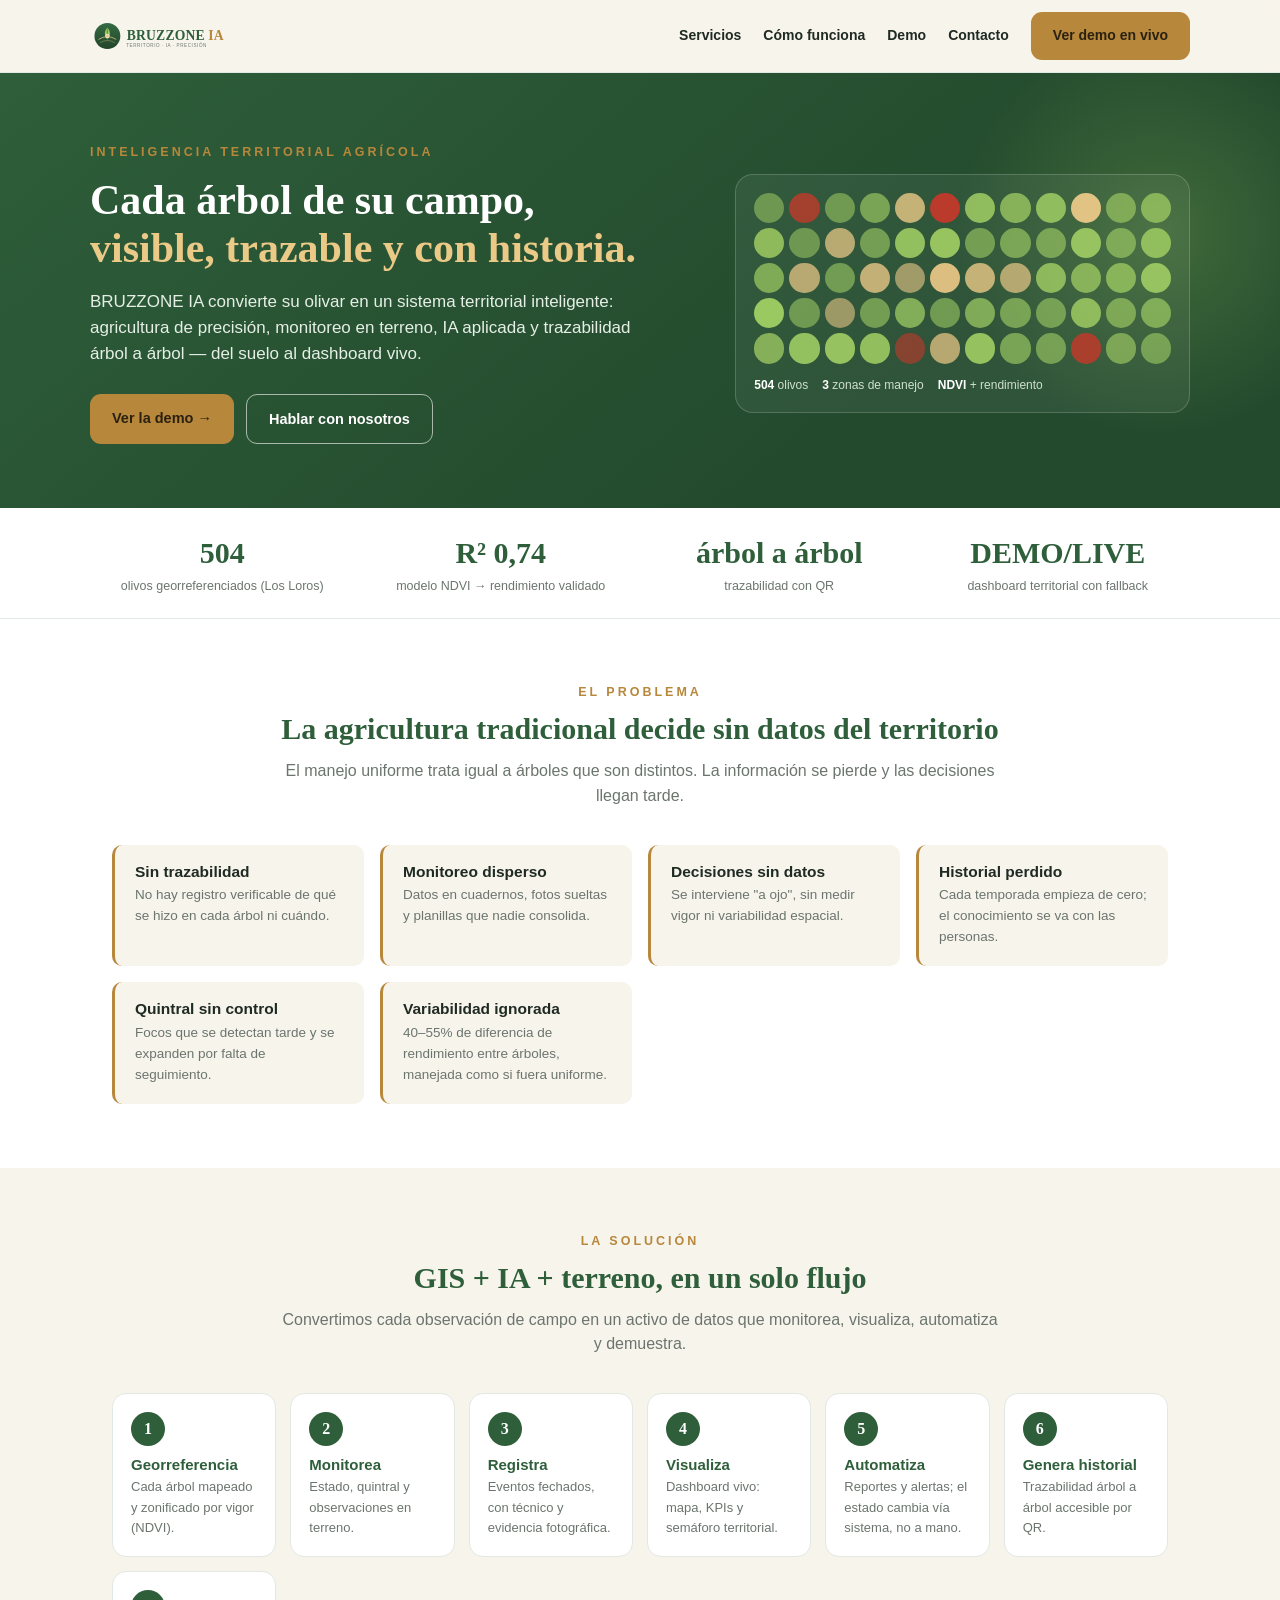
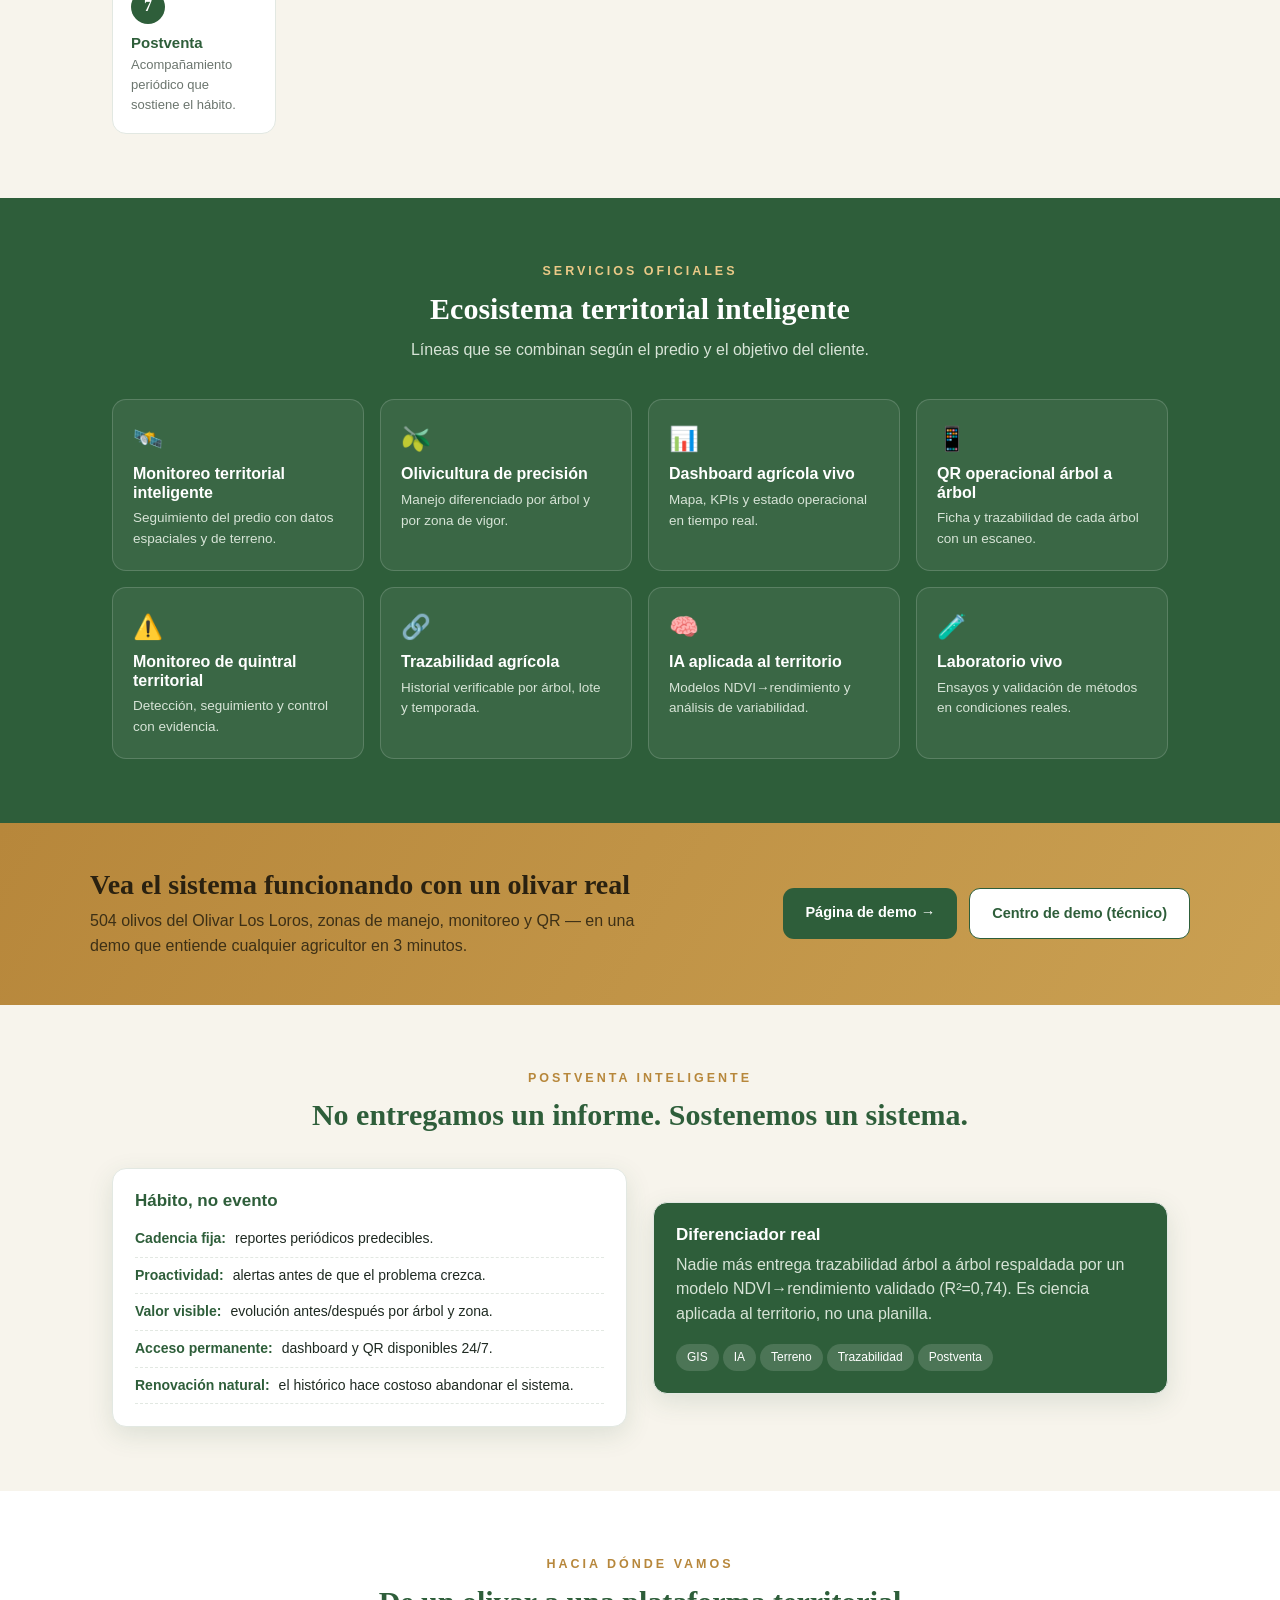
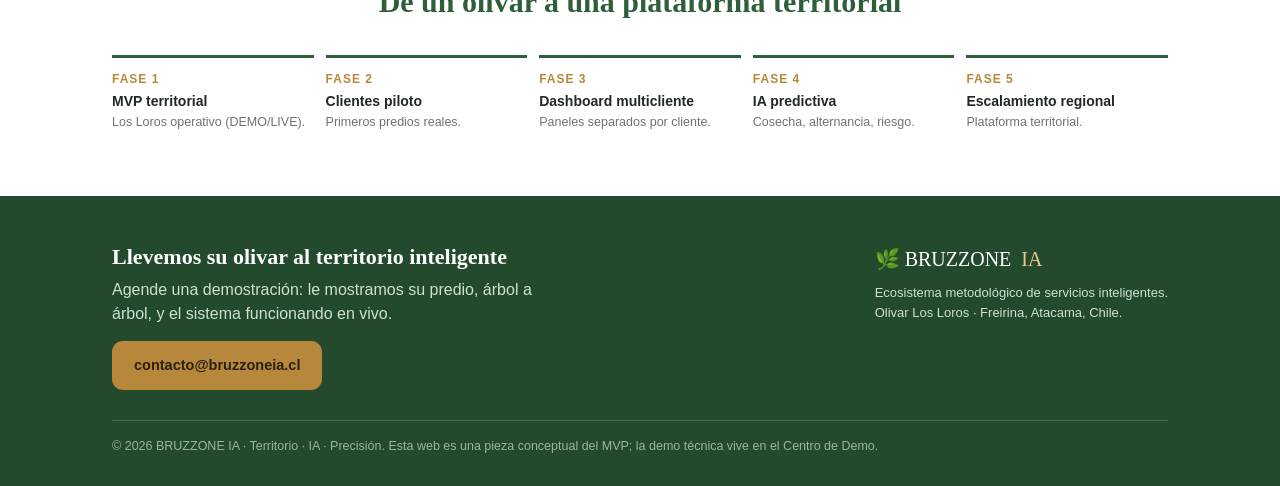
==== 16_DESARROLLO/web/index.html @ b0a90990 "Primer commit BRUZZONE IA MVP" ====
<!DOCTYPE html>
<html lang="es">
<head>
<meta charset="utf-8"/>
<meta name="viewport" content="width=device-width, initial-scale=1.0"/>
<title>BRUZZONE IA — Inteligencia territorial para olivares de precisión</title>
<link rel="icon" href="favicon.ico" sizes="any"/>
<link rel="icon" type="image/svg+xml" href="isotipo.svg"/>
<link rel="apple-touch-icon" href="apple-touch-icon.png"/>
<meta name="theme-color" content="#2E5E3A"/>
<link rel="stylesheet" href="bruzzone-ds.css"/>
<meta name="description" content="Trazabilidad árbol a árbol, monitoreo territorial e IA aplicada para olivicultura de precisión. Del terreno al dashboard vivo."/>
<style>
:root{
  --green:#2E5E3A;--green-d:#234A2D;--leaf:#9CC962;--gold:#B7873B;--gold-l:#EBC987;
  --cream:#F7F4EC;--bg:#F5F8F5;--ink:#1f2a22;--grey:#6b756e;--line:#e2e8e2;--white:#fff;
  --serif:Georgia,"Times New Roman",serif;--sans:-apple-system,"Segoe UI",Roboto,Arial,sans-serif;
  --maxw:1100px;--radius:14px;--shadow:0 8px 26px rgba(46,94,58,.13);
}
*{box-sizing:border-box;margin:0;padding:0;}
html{scroll-behavior:smooth;}
body{font-family:var(--sans);color:var(--ink);background:var(--cream);line-height:1.55;}
a{color:inherit;text-decoration:none;}
.wrap{max-width:var(--maxw);margin:0 auto;padding:0 22px;}
h1,h2,h3{font-family:var(--serif);color:var(--green);line-height:1.15;}
.eyebrow{font-size:12.5px;letter-spacing:3px;text-transform:uppercase;color:var(--gold);font-weight:700;}
.btn{display:inline-block;padding:13px 22px;border-radius:11px;font-weight:700;font-size:14.5px;cursor:pointer;transition:.15s;}
.btn.p{background:var(--gold);color:#2a2110;} .btn.p:hover{background:var(--gold-l);}
.btn.g{background:var(--green);color:#fff;} .btn.g:hover{background:var(--green-d);}
.btn.o{background:transparent;color:#fff;border:1.5px solid rgba(255,255,255,.6);} .btn.o:hover{border-color:#fff;}
.btn.ghost{background:#fff;color:var(--green);border:1.5px solid var(--green);} .btn.ghost:hover{background:var(--green-soft,#eef4ee);}

/* NAV */
nav{position:sticky;top:0;z-index:50;background:rgba(247,244,236,.92);backdrop-filter:blur(8px);border-bottom:1px solid var(--line);}
nav .row{display:flex;align-items:center;gap:18px;padding:12px 0;}
nav .logo{display:flex;align-items:center;gap:10px;font-family:var(--serif);font-weight:700;font-size:20px;color:var(--green);}
nav .logo .ia{color:var(--gold);}
nav .links{margin-left:auto;display:flex;gap:22px;align-items:center;}
nav .links a{font-size:14px;color:var(--ink);font-weight:600;}
nav .links a:hover{color:var(--green);}
@media(max-width:760px){nav .links a:not(.btn){display:none;}}

/* HERO */
.hero{background:linear-gradient(140deg,var(--green) 0%,var(--green-d) 70%);color:#fff;position:relative;overflow:hidden;}
.hero::after{content:"";position:absolute;right:-120px;top:-80px;width:480px;height:480px;border-radius:50%;
  background:radial-gradient(circle,rgba(155,201,98,.25),transparent 60%);}
.hero .row{display:grid;grid-template-columns:1.15fr .85fr;gap:30px;align-items:center;padding:70px 0 64px;position:relative;z-index:2;}
.hero h1{color:#fff;font-size:42px;margin:14px 0 16px;}
.hero h1 span{color:var(--gold-l);}
.hero p{font-size:17px;color:#e6efe6;max-width:560px;}
.hero .cta{margin-top:26px;display:flex;gap:12px;flex-wrap:wrap;}
.hero .vis{background:rgba(255,255,255,.06);border:1px solid rgba(255,255,255,.18);border-radius:18px;padding:18px;}
.hero .vis .mapgrid{display:grid;grid-template-columns:repeat(12,1fr);gap:5px;}
.hero .vis .dot{width:100%;aspect-ratio:1;border-radius:50%;}
.hero .vis .cap{margin-top:12px;font-size:12px;color:#cfe0cf;display:flex;gap:14px;flex-wrap:wrap;}
.hero .vis .cap b{color:#fff;}
@media(max-width:840px){.hero .row{grid-template-columns:1fr;}.hero h1{font-size:34px;}}

/* KPI STRIP */
.kpis{background:var(--white);border-bottom:1px solid var(--line);}
.kpis .row{display:flex;flex-wrap:wrap;gap:14px;justify-content:space-between;padding:22px 0;}
.kpis .k{flex:1;min-width:150px;text-align:center;}
.kpis .k .v{font-family:var(--serif);font-size:30px;color:var(--green);font-weight:700;}
.kpis .k .l{font-size:12.5px;color:var(--grey);}

/* SECTIONS */
section.block{padding:64px 0;}
.center{text-align:center;max-width:720px;margin:0 auto 36px;}
.center h2{font-size:30px;margin:10px 0 12px;}
.center p{color:var(--grey);font-size:16px;}

/* PROBLEM */
.prob{background:var(--white);}
.prob .grid{display:grid;grid-template-columns:repeat(auto-fit,minmax(230px,1fr));gap:16px;}
.prob .item{padding:18px 20px;border-left:3px solid var(--gold);background:var(--cream);border-radius:10px;}
.prob .item h3{font-family:var(--sans);font-size:15.5px;color:var(--ink);margin-bottom:5px;}
.prob .item p{font-size:13.5px;color:var(--grey);}

/* STEPS */
.steps{display:grid;grid-template-columns:repeat(auto-fit,minmax(150px,1fr));gap:14px;counter-reset:s;}
.step{background:var(--white);border:1px solid var(--line);border-radius:var(--radius);padding:18px;}
.step .n{width:34px;height:34px;border-radius:50%;background:var(--green);color:#fff;display:flex;align-items:center;justify-content:center;font-weight:700;font-family:var(--serif);margin-bottom:10px;}
.step h3{font-family:var(--sans);font-size:15px;color:var(--green);margin-bottom:4px;}
.step p{font-size:13px;color:var(--grey);}

/* SERVICES */
.serv{background:var(--green);color:#fff;}
.serv .center h2{color:#fff;} .serv .center p{color:#d7e4d7;} .serv .eyebrow{color:var(--gold-l);}
.serv .grid{display:grid;grid-template-columns:repeat(auto-fill,minmax(250px,1fr));gap:16px;}
.serv .card{background:rgba(255,255,255,.06);border:1px solid rgba(255,255,255,.16);border-radius:var(--radius);padding:20px;}
.serv .card .ic{font-size:24px;margin-bottom:8px;}
.serv .card h3{color:#fff;font-family:var(--sans);font-size:16px;margin-bottom:6px;}
.serv .card p{color:#d7e4d7;font-size:13.5px;}

/* DEMO BAND */
.demo{background:linear-gradient(120deg,var(--gold) 0%,#caa052 100%);color:#2a2110;}
.demo .row{display:flex;align-items:center;gap:24px;flex-wrap:wrap;justify-content:space-between;padding:46px 0;}
.demo h2{color:#2a2110;font-size:28px;max-width:560px;}
.demo p{color:#3d3016;margin-top:8px;max-width:560px;}
.demo .cta{display:flex;gap:12px;flex-wrap:wrap;}

/* POSTVENTA */
.post .two{display:grid;grid-template-columns:1fr 1fr;gap:26px;align-items:center;}
.post .panel{background:var(--white);border:1px solid var(--line);border-radius:var(--radius);padding:22px;box-shadow:var(--shadow);}
.post ul{list-style:none;margin-top:10px;}
.post li{padding:7px 0;border-bottom:1px dashed var(--line);font-size:14px;display:flex;gap:9px;}
.post li b{color:var(--green);}
@media(max-width:760px){.post .two{grid-template-columns:1fr;}}

/* ROADMAP */
.road{background:var(--white);}
.road .line{display:grid;grid-template-columns:repeat(5,1fr);gap:12px;}
.road .ph{border-top:3px solid var(--green);padding-top:12px;}
.road .ph .t{font-size:12px;color:var(--gold);font-weight:700;letter-spacing:1px;}
.road .ph h3{font-family:var(--sans);font-size:14px;margin:4px 0;color:var(--ink);}
.road .ph p{font-size:12.5px;color:var(--grey);}
@media(max-width:760px){.road .line{grid-template-columns:1fr 1fr;}}

/* CONTACT / FOOTER */
footer{background:var(--green-d);color:#cfe0cf;padding:48px 0 30px;}
footer .top{display:flex;justify-content:space-between;gap:24px;flex-wrap:wrap;}
footer h3{color:#fff;font-family:var(--serif);font-size:22px;}
footer a.btn{margin-top:14px;}
footer .small{margin-top:30px;border-top:1px solid rgba(255,255,255,.15);padding-top:16px;font-size:12.5px;color:#9fb39f;}
.tag{display:inline-block;background:rgba(255,255,255,.14);padding:4px 11px;border-radius:20px;font-size:12px;margin:3px 4px 0 0;}
</style>
</head>
<body>

<!-- NAV -->
<nav><div class="wrap row">
  <a class="logo" href="#top"><img class="bz-brand-logo" src="logo-horizontal.svg" alt="BRUZZONE IA" style="height:40px"/></a>
  <div class="links">
    <a href="#servicios">Servicios</a>
    <a href="#solucion">Cómo funciona</a>
    <a href="demo/index.html">Demo</a>
    <a href="#contacto">Contacto</a>
    <a class="btn p" href="demo/index.html">Ver demo en vivo</a>
  </div>
</div></nav>

<!-- HERO -->
<header class="hero" id="top"><div class="wrap row">
  <div>
    <div class="eyebrow">Inteligencia territorial agrícola</div>
    <h1>Cada árbol de su campo,<br><span>visible, trazable y con historia.</span></h1>
    <p>BRUZZONE IA convierte su olivar en un sistema territorial inteligente: agricultura de precisión, monitoreo en terreno, IA aplicada y trazabilidad árbol a árbol — del suelo al dashboard vivo.</p>
    <div class="cta">
      <a class="btn p" href="demo/index.html">Ver la demo →</a>
      <a class="btn o" href="#contacto">Hablar con nosotros</a>
    </div>
  </div>
  <div class="vis">
    <div class="mapgrid" id="mapgrid"></div>
    <div class="cap"><span><b>504</b> olivos</span><span><b>3</b> zonas de manejo</span><span><b>NDVI</b> + rendimiento</span></div>
  </div>
</div></header>

<!-- KPIs -->
<div class="kpis"><div class="wrap row">
  <div class="k"><div class="v">504</div><div class="l">olivos georreferenciados (Los Loros)</div></div>
  <div class="k"><div class="v">R² 0,74</div><div class="l">modelo NDVI → rendimiento validado</div></div>
  <div class="k"><div class="v">árbol a árbol</div><div class="l">trazabilidad con QR</div></div>
  <div class="k"><div class="v">DEMO/LIVE</div><div class="l">dashboard territorial con fallback</div></div>
</div></div>

<!-- PROBLEMA -->
<section class="block prob"><div class="wrap">
  <div class="center"><div class="eyebrow">El problema</div><h2>La agricultura tradicional decide sin datos del territorio</h2>
    <p>El manejo uniforme trata igual a árboles que son distintos. La información se pierde y las decisiones llegan tarde.</p></div>
  <div class="grid">
    <div class="item"><h3>Sin trazabilidad</h3><p>No hay registro verificable de qué se hizo en cada árbol ni cuándo.</p></div>
    <div class="item"><h3>Monitoreo disperso</h3><p>Datos en cuadernos, fotos sueltas y planillas que nadie consolida.</p></div>
    <div class="item"><h3>Decisiones sin datos</h3><p>Se interviene "a ojo", sin medir vigor ni variabilidad espacial.</p></div>
    <div class="item"><h3>Historial perdido</h3><p>Cada temporada empieza de cero; el conocimiento se va con las personas.</p></div>
    <div class="item"><h3>Quintral sin control</h3><p>Focos que se detectan tarde y se expanden por falta de seguimiento.</p></div>
    <div class="item"><h3>Variabilidad ignorada</h3><p>40–55% de diferencia de rendimiento entre árboles, manejada como si fuera uniforme.</p></div>
  </div>
</div></section>

<!-- SOLUCION / STEPS -->
<section class="block" id="solucion"><div class="wrap">
  <div class="center"><div class="eyebrow">La solución</div><h2>GIS + IA + terreno, en un solo flujo</h2>
    <p>Convertimos cada observación de campo en un activo de datos que monitorea, visualiza, automatiza y demuestra.</p></div>
  <div class="steps">
    <div class="step"><div class="n">1</div><h3>Georreferencia</h3><p>Cada árbol mapeado y zonificado por vigor (NDVI).</p></div>
    <div class="step"><div class="n">2</div><h3>Monitorea</h3><p>Estado, quintral y observaciones en terreno.</p></div>
    <div class="step"><div class="n">3</div><h3>Registra</h3><p>Eventos fechados, con técnico y evidencia fotográfica.</p></div>
    <div class="step"><div class="n">4</div><h3>Visualiza</h3><p>Dashboard vivo: mapa, KPIs y semáforo territorial.</p></div>
    <div class="step"><div class="n">5</div><h3>Automatiza</h3><p>Reportes y alertas; el estado cambia vía sistema, no a mano.</p></div>
    <div class="step"><div class="n">6</div><h3>Genera historial</h3><p>Trazabilidad árbol a árbol accesible por QR.</p></div>
    <div class="step"><div class="n">7</div><h3>Postventa</h3><p>Acompañamiento periódico que sostiene el hábito.</p></div>
  </div>
</div></section>

<!-- SERVICIOS -->
<section class="block serv" id="servicios"><div class="wrap">
  <div class="center"><div class="eyebrow">Servicios oficiales</div><h2>Ecosistema territorial inteligente</h2>
    <p>Líneas que se combinan según el predio y el objetivo del cliente.</p></div>
  <div class="grid">
    <div class="card"><div class="ic">🛰️</div><h3>Monitoreo territorial inteligente</h3><p>Seguimiento del predio con datos espaciales y de terreno.</p></div>
    <div class="card"><div class="ic">🫒</div><h3>Olivicultura de precisión</h3><p>Manejo diferenciado por árbol y por zona de vigor.</p></div>
    <div class="card"><div class="ic">📊</div><h3>Dashboard agrícola vivo</h3><p>Mapa, KPIs y estado operacional en tiempo real.</p></div>
    <div class="card"><div class="ic">📱</div><h3>QR operacional árbol a árbol</h3><p>Ficha y trazabilidad de cada árbol con un escaneo.</p></div>
    <div class="card"><div class="ic">⚠️</div><h3>Monitoreo de quintral territorial</h3><p>Detección, seguimiento y control con evidencia.</p></div>
    <div class="card"><div class="ic">🔗</div><h3>Trazabilidad agrícola</h3><p>Historial verificable por árbol, lote y temporada.</p></div>
    <div class="card"><div class="ic">🧠</div><h3>IA aplicada al territorio</h3><p>Modelos NDVI→rendimiento y análisis de variabilidad.</p></div>
    <div class="card"><div class="ic">🧪</div><h3>Laboratorio vivo</h3><p>Ensayos y validación de métodos en condiciones reales.</p></div>
  </div>
</div></section>

<!-- DEMO BAND -->
<section class="demo" id="demo"><div class="wrap row">
  <div><h2>Vea el sistema funcionando con un olivar real</h2>
    <p>504 olivos del Olivar Los Loros, zonas de manejo, monitoreo y QR — en una demo que entiende cualquier agricultor en 3 minutos.</p></div>
  <div class="cta">
    <a class="btn g" href="demo/index.html">Página de demo →</a>
    <a class="btn ghost" href="../frontend/index.html">Centro de demo (técnico)</a>
  </div>
</div></section>

<!-- POSTVENTA -->
<section class="block post"><div class="wrap">
  <div class="center"><div class="eyebrow">Postventa inteligente</div><h2>No entregamos un informe. Sostenemos un sistema.</h2></div>
  <div class="two">
    <div class="panel">
      <h3 style="font-family:var(--sans);font-size:17px;">Hábito, no evento</h3>
      <ul>
        <li><b>Cadencia fija:</b> reportes periódicos predecibles.</li>
        <li><b>Proactividad:</b> alertas antes de que el problema crezca.</li>
        <li><b>Valor visible:</b> evolución antes/después por árbol y zona.</li>
        <li><b>Acceso permanente:</b> dashboard y QR disponibles 24/7.</li>
        <li><b>Renovación natural:</b> el histórico hace costoso abandonar el sistema.</li>
      </ul>
    </div>
    <div class="panel" style="background:var(--green);color:#fff;">
      <h3 style="font-family:var(--sans);font-size:17px;color:#fff;">Diferenciador real</h3>
      <p style="color:#d7e4d7;margin-top:8px;">Nadie más entrega trazabilidad árbol a árbol respaldada por un modelo NDVI→rendimiento validado (R²=0,74). Es ciencia aplicada al territorio, no una planilla.</p>
      <div style="margin-top:14px;">
        <span class="tag">GIS</span><span class="tag">IA</span><span class="tag">Terreno</span><span class="tag">Trazabilidad</span><span class="tag">Postventa</span>
      </div>
    </div>
  </div>
</div></section>

<!-- ROADMAP -->
<section class="block road"><div class="wrap">
  <div class="center"><div class="eyebrow">Hacia dónde vamos</div><h2>De un olivar a una plataforma territorial</h2></div>
  <div class="line">
    <div class="ph"><div class="t">FASE 1</div><h3>MVP territorial</h3><p>Los Loros operativo (DEMO/LIVE).</p></div>
    <div class="ph"><div class="t">FASE 2</div><h3>Clientes piloto</h3><p>Primeros predios reales.</p></div>
    <div class="ph"><div class="t">FASE 3</div><h3>Dashboard multicliente</h3><p>Paneles separados por cliente.</p></div>
    <div class="ph"><div class="t">FASE 4</div><h3>IA predictiva</h3><p>Cosecha, alternancia, riesgo.</p></div>
    <div class="ph"><div class="t">FASE 5</div><h3>Escalamiento regional</h3><p>Plataforma territorial.</p></div>
  </div>
</div></section>

<!-- FOOTER / CONTACTO -->
<footer id="contacto"><div class="wrap">
  <div class="top">
    <div>
      <h3>Llevemos su olivar al territorio inteligente</h3>
      <p style="max-width:460px;margin-top:8px;">Agende una demostración: le mostramos su predio, árbol a árbol, y el sistema funcionando en vivo.</p>
      <a class="btn p" href="mailto:contacto@bruzzoneia.cl">contacto@bruzzoneia.cl</a>
    </div>
    <div>
      <div class="logo" style="display:flex;align-items:center;gap:10px;font-family:var(--serif);font-size:20px;color:#fff;">
        🌿 BRUZZONE <span style="color:var(--gold-l);">IA</span>
      </div>
      <p style="margin-top:8px;font-size:13px;">Ecosistema metodológico de servicios inteligentes.<br>Olivar Los Loros · Freirina, Atacama, Chile.</p>
    </div>
  </div>
  <div class="small">© <span id="y"></span> BRUZZONE IA · Territorio · IA · Precisión. Esta web es una pieza conceptual del MVP; la demo técnica vive en el Centro de Demo.</div>
</div></footer>

<script>
// malla decorativa del hero: 504 olivos por estado/zona (visual)
(function(){
  const colors=["#9CC962","#9CC962","#9CC962","#EBC987","#9CC962","#EBC987","#C0392B","#9CC962","#EBC987","#9CC962","#9CC962","#9CC962"];
  const g=document.getElementById("mapgrid");
  for(let i=0;i<60;i++){const d=document.createElement("div");d.className="dot";
    d.style.background=colors[Math.floor(Math.random()*colors.length)];d.style.opacity=(0.55+Math.random()*0.45).toFixed(2);g.appendChild(d);}
  document.getElementById("y").textContent=new Date().getFullYear();
})();
</script>
</body>
</html>
---- 16_DESARROLLO/web/bruzzone-ds.css ----
/* =====================================================================
   BRUZZONE IA · Sistema de Diseño Operacional (bruzzone-ds.css)
   v01 · 2026-05-29 · Identidad visual oficial del ecosistema territorial.
   Mediterráneo moderno · premium agrícola · GIS · dashboard SaaS.
   Uso: <link rel="stylesheet" href=".../bruzzone-ds.css">
   ===================================================================== */

/* ---------- 0. VARIABLES OFICIALES (nombres canónicos, globales) ---------- */
:root{
  --olive-primary:#2E5E3A; --olive-dark:#234A2D; --olive-light:#9CC962;
  --gold-primary:#B7873B;  --gold-light:#EBC987;
  --bg-main:#F5F8F5;       --bg-cream:#F7F4EC;
  --text-primary:#1F2A22;  --text-muted:#6B756E;
  --success:#2E7D32; --warning:#F9A825; --danger:#C62828; --info:#3A6EA5;
}

/* ---------- 1. TOKENS DE MARCA ---------- */
:root{
  --bz-green:#2E5E3A; --bz-green-d:#234A2D; --bz-green-soft:#DCE8DC; --bz-leaf:#9CC962;
  --bz-gold:#B7873B; --bz-gold-l:#EBC987;
  --bz-cream:#F7F4EC; --bz-bg:#F5F8F5; --bz-ink:#1F2A22; --bz-grey:#6B756E; --bz-line:#E2E8E2; --bz-white:#fff;
  /* Semáforo operacional */
  --bz-sano:#2E7D32; --bz-vigilar:#F9A825; --bz-recuperandose:#26A69A;
  --bz-podado:#5C6BC0; --bz-intervencion:#EF6C00; --bz-critico:#C62828; --bz-pendiente:#9E9E9E;
  /* Zonas de manejo (NDVI) */
  --bz-zona-alto:#2E7D32; --bz-zona-medio:#F9A825; --bz-zona-bajo:#C62828;
  /* Modo de datos */
  --bz-demo:#9A6B16; --bz-live:#1F7A3D; --bz-cache:#3A6EA5;
  /* Tipografía */
  --bz-serif:Georgia,"Times New Roman",serif;
  --bz-sans:-apple-system,"Segoe UI",Roboto,Arial,sans-serif;
  --bz-mono:"Consolas","SFMono-Regular",monospace;
  /* Escala tipográfica */
  --bz-fs-display:42px; --bz-fs-h1:30px; --bz-fs-h2:22px; --bz-fs-h3:16px;
  --bz-fs-body:15px; --bz-fs-sm:13px; --bz-fs-xs:11.5px; --bz-lh:1.55;
  /* Espaciado (escala 4px) */
  --bz-s1:4px; --bz-s2:8px; --bz-s3:12px; --bz-s4:16px; --bz-s5:24px; --bz-s6:32px; --bz-s7:48px; --bz-s8:64px;
  /* Radios / sombras / borde */
  --bz-radius:14px; --bz-radius-sm:9px; --bz-radius-pill:22px;
  --bz-border:1px solid var(--bz-line);
  --bz-shadow-sm:0 1px 6px rgba(46,94,58,.12);
  --bz-shadow:0 8px 26px rgba(46,94,58,.13);
  --bz-maxw:1100px;
}

/* ---------- 2. BASE ---------- */
.bz, .bz *{box-sizing:border-box;}
.bz{font-family:var(--bz-sans);color:var(--bz-ink);line-height:var(--bz-lh);background:var(--bz-cream);}
.bz h1,.bz h2,.bz h3{font-family:var(--bz-serif);color:var(--bz-green);line-height:1.18;margin:0;}
.bz h1{font-size:var(--bz-fs-h1);} .bz h2{font-size:var(--bz-fs-h2);} .bz h3{font-size:var(--bz-fs-h3);}
.bz a{color:var(--bz-green);text-decoration:none;}
.bz .eyebrow{font-size:var(--bz-fs-xs);letter-spacing:3px;text-transform:uppercase;color:var(--bz-gold);font-weight:700;}
.bz .muted{color:var(--bz-grey);font-size:var(--bz-fs-sm);}
.bz .wrap{max-width:var(--bz-maxw);margin:0 auto;padding:0 var(--bz-s5);}

/* ---------- 3. BOTONES ---------- */
.bz-btn{display:inline-block;padding:12px 20px;border-radius:11px;font-weight:700;font-size:14px;cursor:pointer;border:none;transition:.15s;}
.bz-btn--gold{background:var(--bz-gold);color:#2a2110;} .bz-btn--gold:hover{background:var(--bz-gold-l);}
.bz-btn--green{background:var(--bz-green);color:#fff;} .bz-btn--green:hover{background:var(--bz-green-d);}
.bz-btn--ghost{background:#fff;color:var(--bz-green);border:1.5px solid var(--bz-green);} .bz-btn--ghost:hover{background:var(--bz-green-soft);}
.bz-btn--outline{background:transparent;color:#fff;border:1.5px solid rgba(255,255,255,.6);}

/* ---------- 4. TARJETAS ---------- */
.bz-card{background:#fff;border:var(--bz-border);border-radius:var(--bz-radius);padding:var(--bz-s4);box-shadow:var(--bz-shadow-sm);}
.bz-card--hover{transition:transform .12s,box-shadow .12s;}
.bz-card--hover:hover{transform:translateY(-2px);box-shadow:var(--bz-shadow);}

/* ---------- 5. KPI ---------- */
.bz-kpi{background:#fff;border:var(--bz-border);border-radius:var(--bz-radius-sm);padding:8px 14px;min-width:96px;text-align:center;}
.bz-kpi .v{font-family:var(--bz-serif);font-size:26px;font-weight:700;color:var(--bz-green);}
.bz-kpi .l{font-size:var(--bz-fs-xs);color:var(--bz-grey);text-transform:uppercase;letter-spacing:.3px;}

/* ---------- 6. SEMÁFORO OPERACIONAL ---------- */
.bz-pill{display:inline-block;padding:2px 10px;border-radius:var(--bz-radius-pill);color:#fff;font-size:11px;font-weight:700;}
.bz-dot{width:12px;height:12px;border-radius:50%;border:1.5px solid #fff;box-shadow:0 0 0 1px #aaa;display:inline-block;}
.is-sano{background:var(--bz-sano);} .is-vigilar{background:var(--bz-vigilar);} .is-recuperandose{background:var(--bz-recuperandose);}
.is-podado{background:var(--bz-podado);} .is-intervencion{background:var(--bz-intervencion);} .is-critico{background:var(--bz-critico);} .is-pendiente{background:var(--bz-pendiente);}
.zona-alto{background:var(--bz-zona-alto);} .zona-medio{background:var(--bz-zona-medio);} .zona-bajo{background:var(--bz-zona-bajo);}

/* ---------- 7. BADGES DEMO / LIVE ---------- */
.bz-modo{display:inline-flex;align-items:center;gap:6px;padding:4px 11px;border-radius:var(--bz-radius-pill);font-size:12px;font-weight:700;color:#fff;}
.bz-modo::before{content:"●";font-size:9px;}
.bz-modo--live{background:var(--bz-live);} .bz-modo--demo{background:var(--bz-demo);} .bz-modo--cache{background:var(--bz-cache);}

/* ---------- 8. DASHBOARD ---------- */
.bz-header{background:var(--bz-green);color:#fff;padding:9px 16px;display:flex;align-items:center;gap:12px;}
.bz-header .brand{font-family:var(--bz-serif);font-weight:700;font-size:18px;display:flex;align-items:center;gap:9px;}
.bz-header .brand .ia{color:var(--bz-gold-l);}
.bz-legend{background:#fff;padding:9px 11px;border-radius:var(--bz-radius-sm);box-shadow:var(--bz-shadow);font-size:var(--bz-fs-sm);}
.bz-legend h4{margin:0 0 5px;font-size:12px;color:var(--bz-green);font-family:var(--bz-sans);}
.bz-loading{display:flex;align-items:center;justify-content:center;gap:10px;color:var(--bz-green);font-weight:600;}
.bz-spin{width:24px;height:24px;border:3px solid #cfe0cf;border-top-color:var(--bz-green);border-radius:50%;animation:bz-sp .8s linear infinite;}
@keyframes bz-sp{to{transform:rotate(360deg);}}

/* ---------- 9. POPUP LEAFLET ---------- */
.bz-pp .code{font-weight:700;font-size:15px;color:var(--bz-green);}
.bz-pp table{border-collapse:collapse;font-size:12px;margin-top:4px;}
.bz-pp td{padding:2px 6px;border-bottom:1px solid #eee;} .bz-pp td.k{color:var(--bz-grey);}

/* ---------- 10. FORMULARIOS ---------- */
.bz-field{display:block;font-size:var(--bz-fs-xs);color:var(--bz-grey);margin:10px 0 4px;text-transform:uppercase;letter-spacing:.3px;}
.bz-input{width:100%;padding:11px;border:var(--bz-border);border-radius:var(--bz-radius-sm);font-size:14px;font-family:inherit;}

/* ---------- 11. QR FICHA (móvil) ---------- */
.bz-qr-wrap{max-width:480px;margin:0 auto;background:#fff;min-height:100vh;}
.bz-qr-head{background:var(--bz-green);color:#fff;padding:14px 16px;}
.bz-qr-kv{width:100%;border-collapse:collapse;} .bz-qr-kv td{padding:9px 6px;border-bottom:var(--bz-border);font-size:15px;} .bz-qr-kv td.k{color:var(--bz-grey);}

/* ---------- 12. RESPONSIVE ---------- */
@media(max-width:1024px){ .bz-hide-tablet{display:none!important;} }
@media(max-width:760px){
  .bz-hide-mobile{display:none!important;}
  .bz{font-size:15px;}
  :root{--bz-fs-display:30px;--bz-fs-h1:24px;}
  .bz-grid-2,.bz-grid-3{grid-template-columns:1fr!important;}
  .bz-brand-logo{height:26px;}
}
.bz-grid-2{display:grid;grid-template-columns:1fr 1fr;gap:var(--bz-s4);}
.bz-grid-3{display:grid;grid-template-columns:repeat(3,1fr);gap:var(--bz-s4);}
.bz-grid-auto{display:grid;grid-template-columns:repeat(auto-fill,minmax(260px,1fr));gap:var(--bz-s4);}

/* ---------- 13. UTILIDADES ---------- */
.bz-badge{display:inline-block;padding:2px 9px;border-radius:var(--bz-radius-pill);font-size:11px;font-weight:700;color:#fff;}
.bz-badge--demo{background:var(--bz-demo);} .bz-badge--live{background:var(--bz-cache);} .bz-badge--doc{background:#777;}

/* ---------- 14. LOCKUP DE MARCA (logo en headers) ---------- */
/* Cabeceras verdes: src="logo-dark.svg". Fondos claros: src="logo-horizontal.svg". */
.bz-brand-logo{height:30px;width:auto;display:block;}
.bz-brand-logo--sm{height:24px;} .bz-brand-logo--lg{height:40px;}
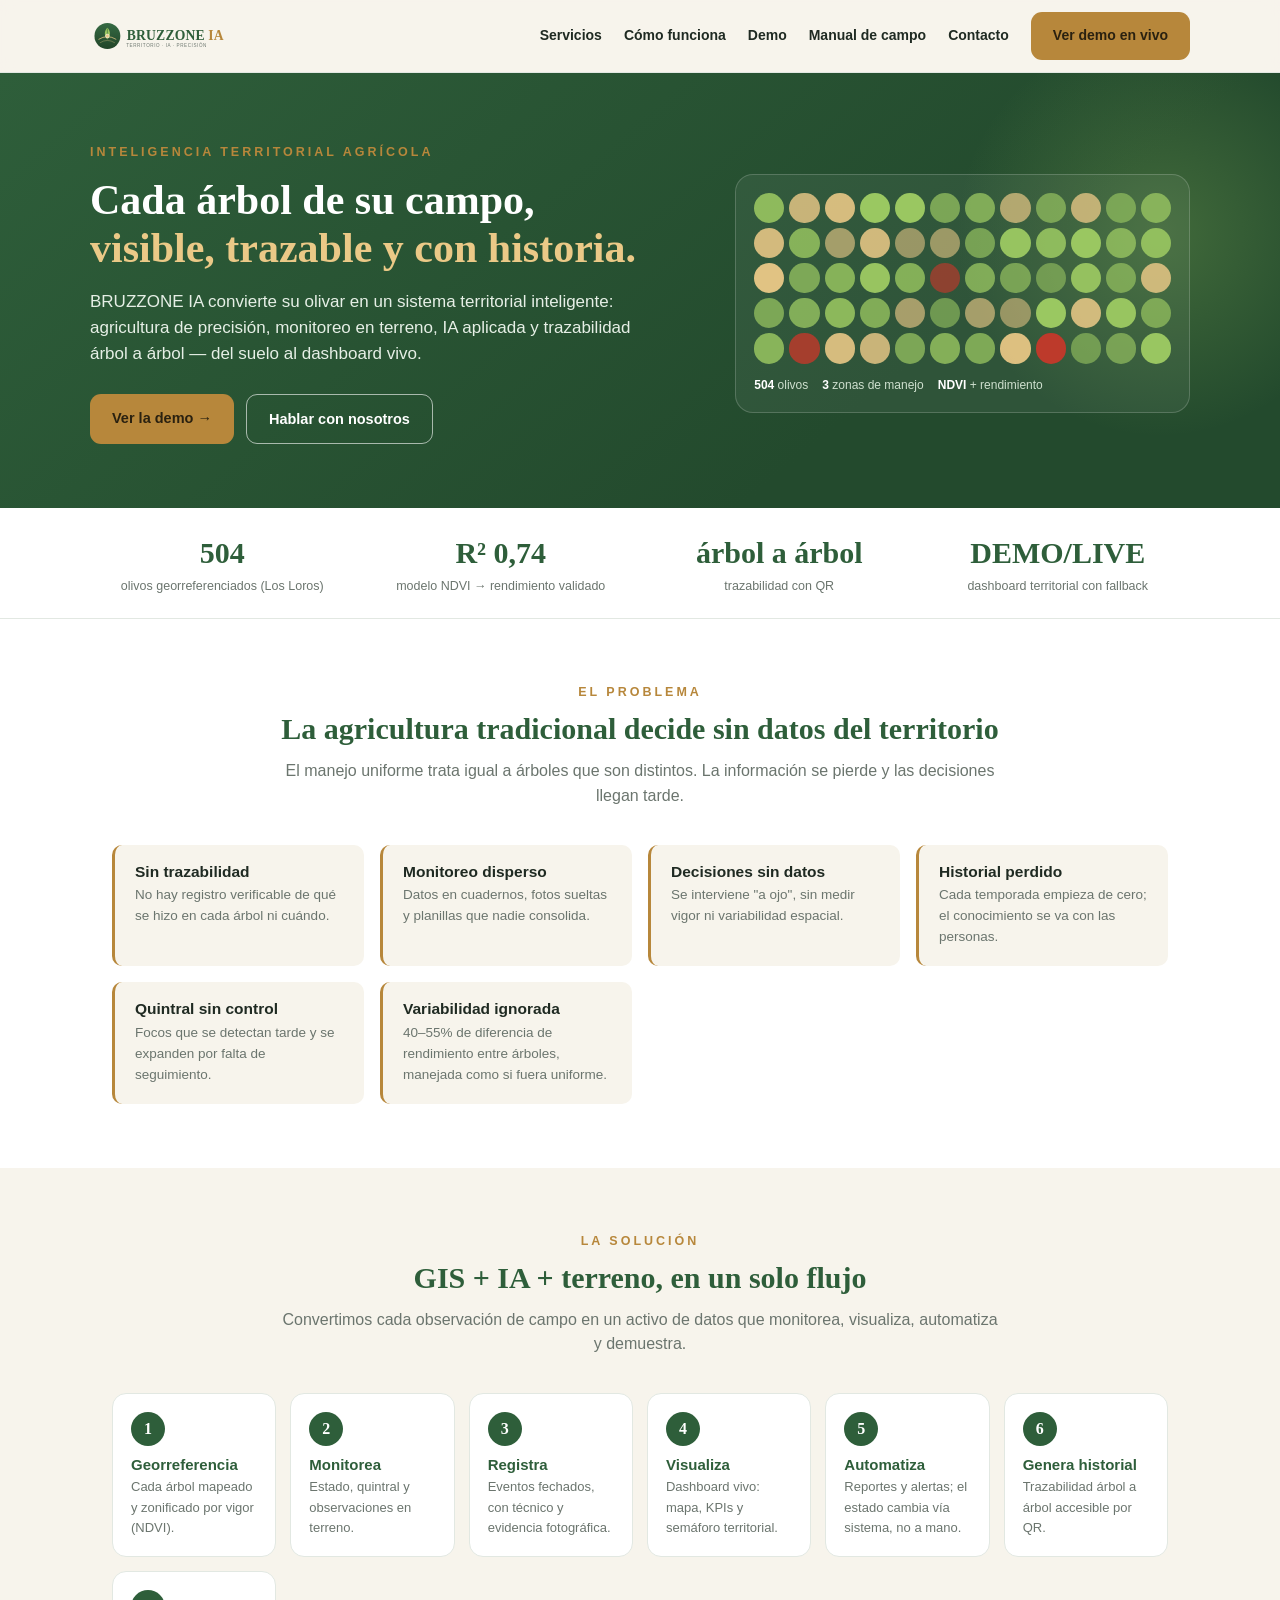
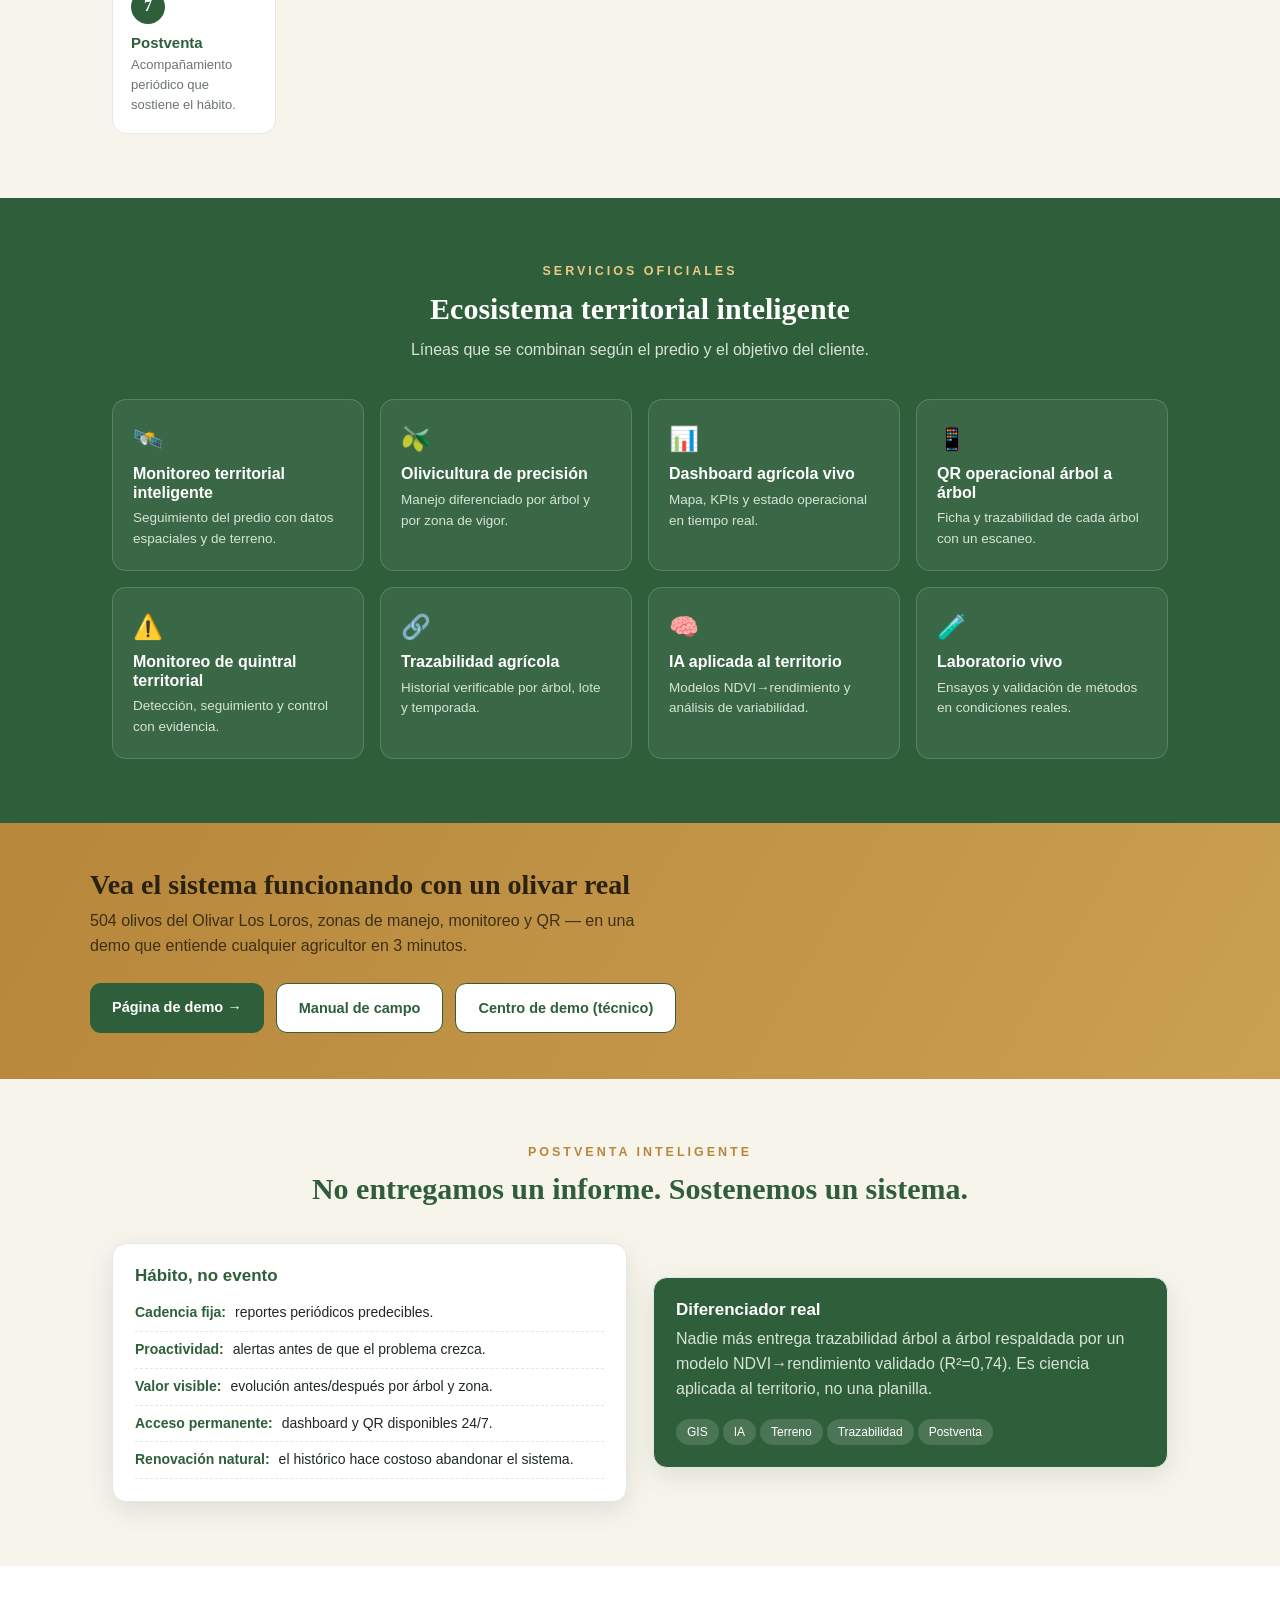
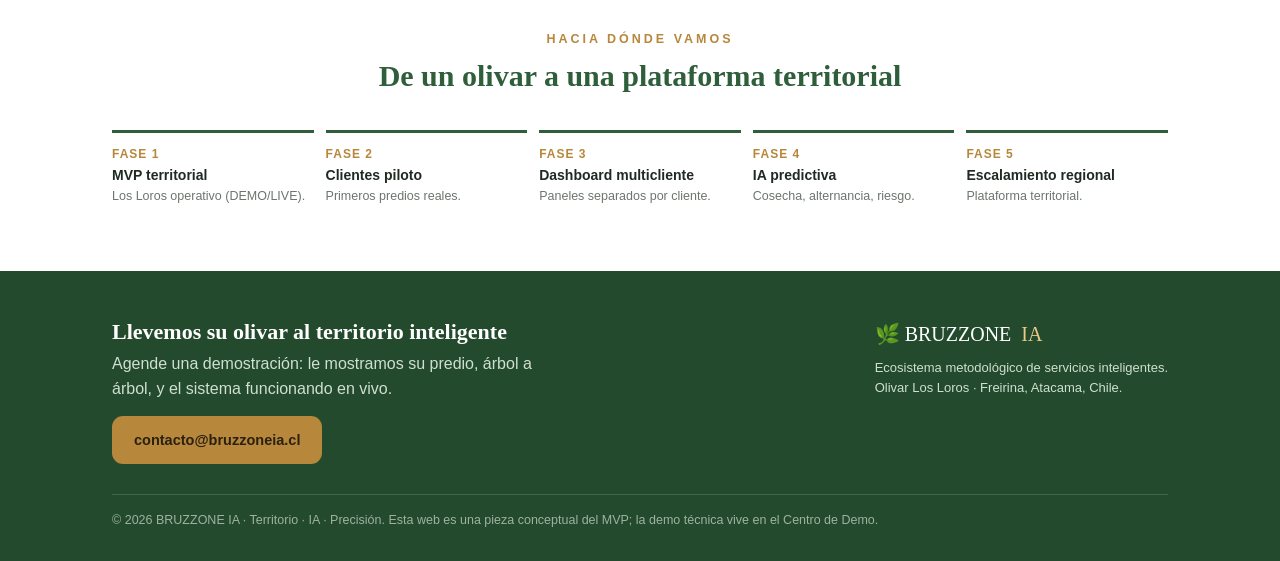
==== commit cfd34511: "feat(web): acceso a Manual de campo desde la web comercial Enlaza la guía del productor desde 16_DES" ====
--- a/16_DESARROLLO/web/index.html
+++ b/16_DESARROLLO/web/index.html
@@ -134,6 +134,7 @@
     <a href="#servicios">Servicios</a>
     <a href="#solucion">Cómo funciona</a>
     <a href="demo/index.html">Demo</a>
+    <a href="../frontend/manual/2026-11-11_LL_MANUAL_campo_v01.html">Manual de campo</a>
     <a href="#contacto">Contacto</a>
     <a class="btn p" href="demo/index.html">Ver demo en vivo</a>
   </div>
@@ -215,6 +216,7 @@
     <p>504 olivos del Olivar Los Loros, zonas de manejo, monitoreo y QR — en una demo que entiende cualquier agricultor en 3 minutos.</p></div>
   <div class="cta">
     <a class="btn g" href="demo/index.html">Página de demo →</a>
+    <a class="btn ghost" href="../frontend/manual/2026-11-11_LL_MANUAL_campo_v01.html">Manual de campo</a>
     <a class="btn ghost" href="../frontend/index.html">Centro de demo (técnico)</a>
   </div>
 </div></section>
